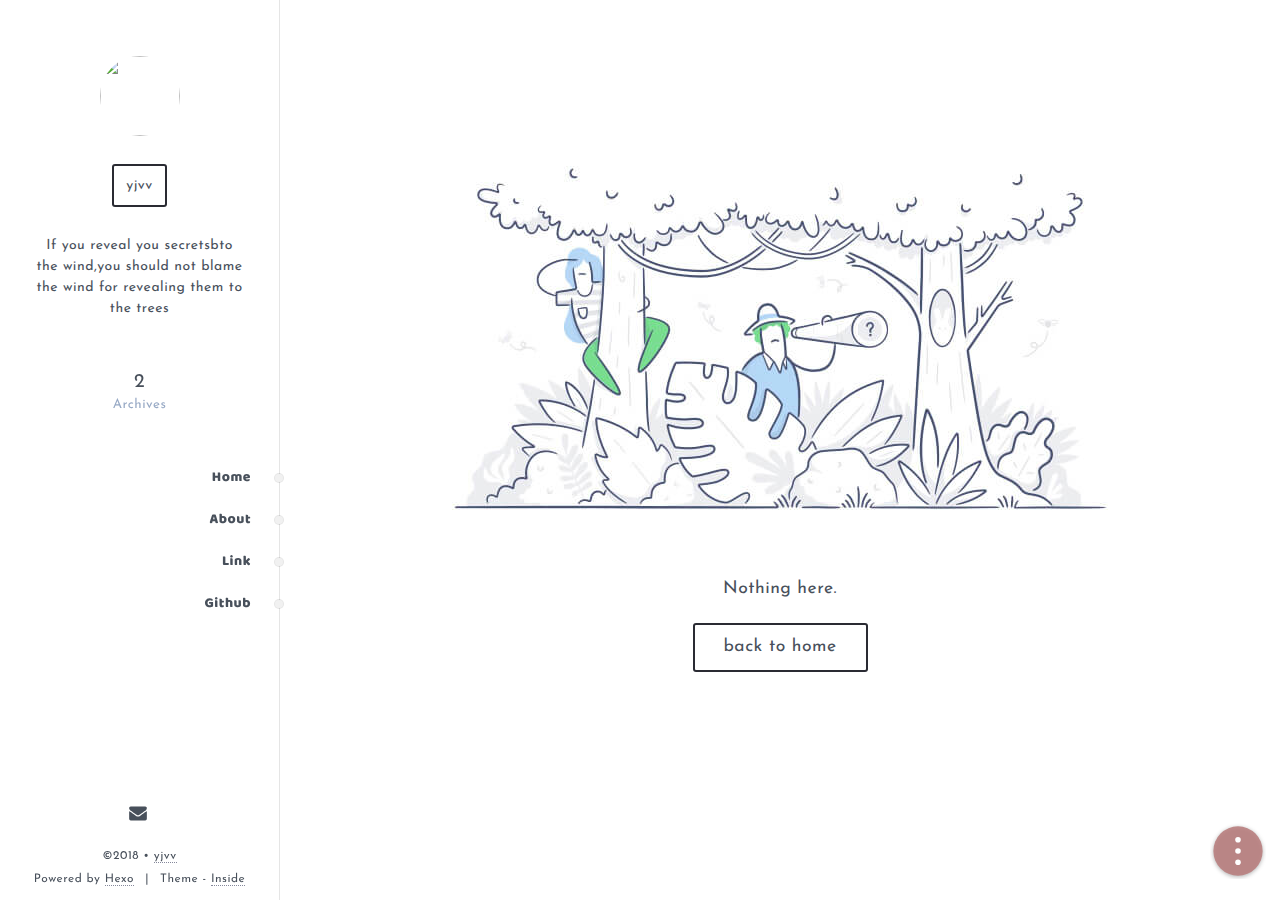
==== 404/index.html @ 7ddef80b "Site updated: 2018-11-07 16:56:14" ====
<!doctype html>
<html lang="en">
<head><meta name="generator" content="Hexo 3.8.0">
<meta charset="utf-8">
<title>八号海岛</title>
<base href="/">
<meta name="viewport" content="width=device-width, initial-scale=1, maximum-scale=1, user-scalable=0">
<link rel="canonical" href="http://yjvv.github.io/404/">
<link rel="icon" type="image/x-icon" href="/favicon.ico">
<meta name="apple-mobile-web-app-capable" content="yes">
<meta name="apple-mobile-web-app-status-bar-style" content="translucent">
<meta property="og:type" content="website">
<meta property="og:title" content="404">
<meta property="og:url" content="http://yjvv.github.io/404/index.html">
<meta property="og:site_name" content="八号海岛">
<meta property="og:locale" content="default">
<meta property="og:image" content="http://yjvv.github.io/img/icon.jpg">
<meta name="twitter:card" content="summary">
<meta name="twitter:title" content="404">
<meta name="twitter:image" content="http://yjvv.github.io/img/icon.jpg">
<link rel="stylesheet" href="/theme.90ddd0388f6ea632958d.css">
<link rel="stylesheet" href="/fonts.e15b7f98c5fa14803416.css">
<link rel="stylesheet" href="/styles.15f0d614df0a9a578c2c.css">
<script src="/config.83a3a5510c76a9e5dffc.js"></script>
<script async src="https://www.googletagmanager.com/gtag/js?id=UA-00000000-0"></script>
<script>window.dataLayer = window.dataLayer || [];function gtag(){dataLayer.push(arguments)};gtag('js', new Date());gtag('config', 'UA-00000000-0');</script></head>
<body>
<is-root></is-root>
<script src="/runtime.ec2944dd8b20ec099bf3.js"></script>
<script src="/polyfills.d08f09f49682da52980e.js"></script>
<script src="/main.0405bb2d6da206e2cbac.en.js"></script></body>
</html>
---- theme.90ddd0388f6ea632958d.css ----
body { background: url(/img/background.jpg) !important; }.page { max-width: 800px !important; }
---- fonts.e15b7f98c5fa14803416.css ----
@font-face{font-weight:400;font-style:normal;font-family:Baloo Bhaijaan;src:local("Baloo Bhaijaan Regular"),local("BalooBhaijaan-Regular"),url([data-uri]) format("woff2");unicode-range:U+00??,U+0131,U+0152-0153,U+02c6,U+02da,U+02dc,U+2000-206f,U+2074,U+20ac,U+2212,U+2215}@font-face{font-weight:400;font-style:normal;font-family:Josefin Sans;src:local("Josefin Sans Regular"),local("JosefinSans-Regular"),url([data-uri]) format("woff2");unicode-range:U+00??,U+0131,U+0152-0153,U+02c6,U+02da,U+02dc,U+2000-206f,U+2074,U+20ac,U+2212,U+2215}@font-face{font-weight:300;font-style:normal;font-family:Montserrat;src:local("Montserrat Light"),local("Montserrat-Light"),url([data-uri]) format("woff2");unicode-range:U+00??,U+0131,U+0152-0153,U+02bb-02bc,U+02c6,U+02da,U+02dc,U+2000-206f,U+2074,U+20ac,U+2122,U+2191,U+2193,U+2212,U+2215,U+feff,U+fffd}@font-face{font-weight:400;font-style:normal;font-family:Inconsolata;src:local("Inconsolata Regular"),local("Inconsolata-Regular"),url([data-uri]) format("woff2");unicode-range:U+00??,U+0131,U+0152-0153,U+02bb-02bc,U+02c6,U+02da,U+02dc,U+2000-206f,U+2074,U+20ac,U+2122,U+2191,U+2193,U+2212,U+2215,U+feff,U+fffd}
---- styles.15f0d614df0a9a578c2c.css ----
@charset "UTF-8";html{overflow:hidden;height:100%;font-size:14px}@media screen and (max-width:359px){html{font-size:12px}}*{box-sizing:border-box}body{overflow:hidden;margin:0;height:100%;background-color:#f1f4f9;color:#48505b;letter-spacing:.5px;font-family:Josefin Sans,"PingFang SC","Microsoft JhengHei","Microsoft YaHei",sans-serif;text-rendering:geometricPrecision;-webkit-font-smoothing:antialiased;-webkit-tap-highlight-color:transparent}h1,h2,h3,h4,h5,h6{letter-spacing:1px;font-weight:400;line-height:1.5}h1{font-size:1.8rem}h2{font-size:1.428rem}h3{font-size:1.286rem}h4{font-size:1.142rem}h5,h6{font-size:1rem}a{color:inherit;text-decoration:none;cursor:pointer}canvas,iframe{display:block;margin:auto;max-width:100%}img{max-width:100%}blockquote{margin:0;padding:0}table{border-spacing:0;border-collapse:collapse;font-size:inherit}td,th{padding:0}code,pre{font-size:95%;font-family:Inconsolata,Consolas,courier,monospace,"PingFang SC","Microsoft JhengHei","Microsoft YaHei",sans-serif;-webkit-font-smoothing:initial;-moz-osx-font-smoothing:initial}code{margin:0 1px;padding:3px 5px;border-radius:3px;background-color:#f5f7fa;color:#be516e}pre{padding:.75rem 1rem;line-height:1.6;border:1px solid #eaecee}pre pre{border:0}pre code{background:0 0;margin:0;padding:0;color:inherit}:focus{outline:0}::-moz-selection{background-color:rgba(0,0,0,.1)}::selection{background-color:rgba(0,0,0,.1)}::-webkit-scrollbar{width:8px;height:4px}@media (max-width:656px){::-webkit-scrollbar{width:0;height:0;background:0 0}}::-webkit-scrollbar-thumb{background-color:rgba(52,73,94,.1)}::-webkit-scrollbar-thumb:hover{background-color:rgba(52,73,94,.8)}.sidebar footer>p a{border-bottom:1px dotted #85889b;transition:border-color .15s}.sidebar footer>p a:hover{border-bottom:1px solid #2a2b33;color:#000}@media (max-width:975px){.sidebar footer>p a:hover{border-color:#fff;color:inherit}}@font-face{font-weight:400;font-style:normal;font-family:Icon;src:url([data-uri]) format("woff")}[class^=icon-]:before{color:inherit;text-transform:none;font-style:normal;font-family:Icon;line-height:inherit}[class^=icon-].mid:before{vertical-align:middle}.icon-wechat:before{content:""}.icon-paypal:before{content:""}.icon-bitcoin:before{content:""}.icon-soundcloud:before{content:""}.icon-pinterest:before{content:""}.icon-youtube:before{content:""}.icon-tumblr:before{content:""}.icon-linkedin:before{content:""}.icon-myspace:before{content:""}.icon-disqus:before{content:""}.icon-hangouts:before{content:""}.icon-email:before{content:""}.icon-facebook:before{content:""}.icon-dribbble:before{content:""}.icon-telegram:before{content:""}.icon-qq:before{content:""}.icon-instagram:before{content:""}.icon-weibo:before{content:""}.icon-googleplus:before{content:""}.icon-feed:before{content:""}.icon-twitter:before{content:""}.icon-github:before{content:""}.icon-toc:before{content:""}.icon-quill:before{content:""}.icon-calendar:before{content:""}.icon-archives:before{content:""}.icon-search:before{content:""}.icon-sidebar:before{content:""}.icon-arrow-up:before{content:""}.icon-arrow-right:before{content:""}.icon-arrow-left:before{content:""}.icon-arrow-down:before{content:""}.icon-more:before{content:""}.highlight{position:relative;overflow-x:auto;margin:1.5rem 0;border:1px solid #eaecee}.highlight .line{height:1.6em}.highlight pre{border:0;margin:0}.highlight code{background:0 0}.highlight .gutter pre{padding:.75rem .25rem .75rem .75rem;opacity:.4;text-align:right}.highlight figcaption{padding:.5rem 1rem;line-height:1.2}.highlight figcaption+table{border-top:1px solid #eaecee;border-collapse:separate}.highlight figcaption+table:before{position:absolute;left:0;right:0;margin-top:-1px;content:'';border-top:1px solid #eaecee}.highlight figcaption a{display:inline-block;margin:0 5px;padding:6px 6px 4px;border:1px solid #eaecee;border-radius:3px;font-size:.85em}.highlight figcaption a:hover{border:1px solid #eaecee;background-color:#eaecee}.highlight .comment,.highlight .title{color:#95a5b3}.highlight .regexp,.highlight .tag,.highlight .variable,.highlight.css .class,.highlight.css .id,.highlight.css .pseudo,.highlight.html .doctype,.highlight.ruby .constant,.highlight.xml .doctype,.highlight.xml .pi,.highlight.xml .tag .title{color:#5d6c7b}.highlight .attribute{color:#258}.highlight .built_in,.highlight .constant,.highlight .literal,.highlight .number,.highlight .params,.highlight .pragma,.highlight .preprocessor{color:#40464a}.highlight.css .rules .attribute,.highlight.ruby .class .title{color:#2980b9}.highlight .header,.highlight .inheritance,.highlight .string,.highlight .value,.highlight.ruby .symbol,.highlight.xml .cdata{color:#be516e}.highlight.css .hexcolor{color:#1fad83}.highlight .function,.highlight.coffeescript .title,.highlight.javascript .title,.highlight.perl .sub,.highlight.python .decorator,.highlight.python .title,.highlight.ruby .function .title,.highlight.ruby .title .keyword{color:#944770}.highlight .keyword,.highlight.javascript .function{color:#239371}.highlight.css .value span{color:#be516e!important}.article{word-wrap:break-word;line-height:1.8}.article.dropcap::first-letter{float:left;margin:.5rem .4rem 0 0;font-size:2.9rem;line-height:1}.article h2,.article h3,.article h4,.article h5,.article h6{margin:1.44rem 0 1rem;padding-top:10px;font-weight:700}.article h2{position:relative;margin:2em 0 1em}.article>iframe{margin:1.5rem auto}.article img{vertical-align:text-bottom}.article>h2:first-child{padding:0}.article hr{margin:2.5em auto;width:4px;height:4px;border:none;border-radius:2px;background-color:#eaecee;box-shadow:1em 0 0 0 #eaecee,-1em 0 0 0 #eaecee}.article blockquote{margin:2em 0;padding-left:20px;border-left:4px solid #eaecee}.article blockquote footer cite{word-break:break-all}.article blockquote footer cite:before{padding:0 .3em;content:"—"}.article ol,.article ul{padding:0 2rem}.article ul li input[type=checkbox]{display:inline-block;margin-left:-1rem;vertical-align:middle}.article ol>li{list-style-type:decimal}.article ol>li>ol>li{list-style-type:lower-alpha}.article ol>li>ol>li>ol>li{list-style-type:lower-roman}.article ul>li>ul>li{list-style-type:disc}.article li{list-style-type:circle;line-height:2}.article a{border-bottom:1px dotted #85889b;transition:color,border-color .25s}.article a:hover{border-bottom:1px solid #2a2b33;color:#000}.article-img{margin:2em 0}.article-img:first-child,.article-img:first-child p{margin-top:0}.article-img img{display:block;margin:auto}.article-img figcaption{margin-top:1em;line-height:1.5;opacity:.8;text-align:center;font-size:.85em}.article>h1+.article-img,.article>h2+.article-img,.article>h3+.article-img{margin-top:0}.article-bounded{margin:1.5em 0;overflow-x:auto}.article-bounded>*{display:table;min-width:100%}.article-table table{margin:auto;min-width:100%}.article-table td,.article-table th{padding:.75em 1em;border:1px solid #eaecee}.article-table th{white-space:nowrap;font-weight:700;text-align:inherit}.article-table td{white-space:pre}.article-table tbody tr:nth-child(even){background-color:#f5f7fa}.v-not-found{display:block;padding:1px 2.25rem 4rem!important;background:url(404.12848da7f1026d4027da.jpg) 50% 10%/contain no-repeat #fff;border-radius:3px}.v-not-found>div{margin:74% auto 0;background-color:#fff;text-align:center;font-size:1.25rem;line-height:1.8em}@media (max-width:656px){.v-not-found{border:0;border-radius:0;padding:1.5rem}.v-not-found>div{margin-top:100%}}.v-not-found>div>a{display:block;margin:1em auto 0;padding:.5em;width:10em;border-radius:3px;box-shadow:inset 0 0 0 2px #2a2b33;text-align:center}.v-not-found>div>a:active,.v-not-found>div>a:hover{background-color:#2a2b33;color:#fff}.comments{position:relative;display:block;background-color:#fff}.comments-btn-load{display:block;padding:1rem;border-top:1px solid #eaecee;background-color:#f7fbff;text-align:center;font-size:.85rem;-webkit-user-select:none;-moz-user-select:none;-ms-user-select:none;user-select:none}.comments-btn-load i{color:#2e9fff;font-size:2rem;line-height:1.5rem}.comments-content{padding:1.5rem 2.25rem;line-height:1.6}@media (max-width:656px){.comments-content{padding:1.5rem}}
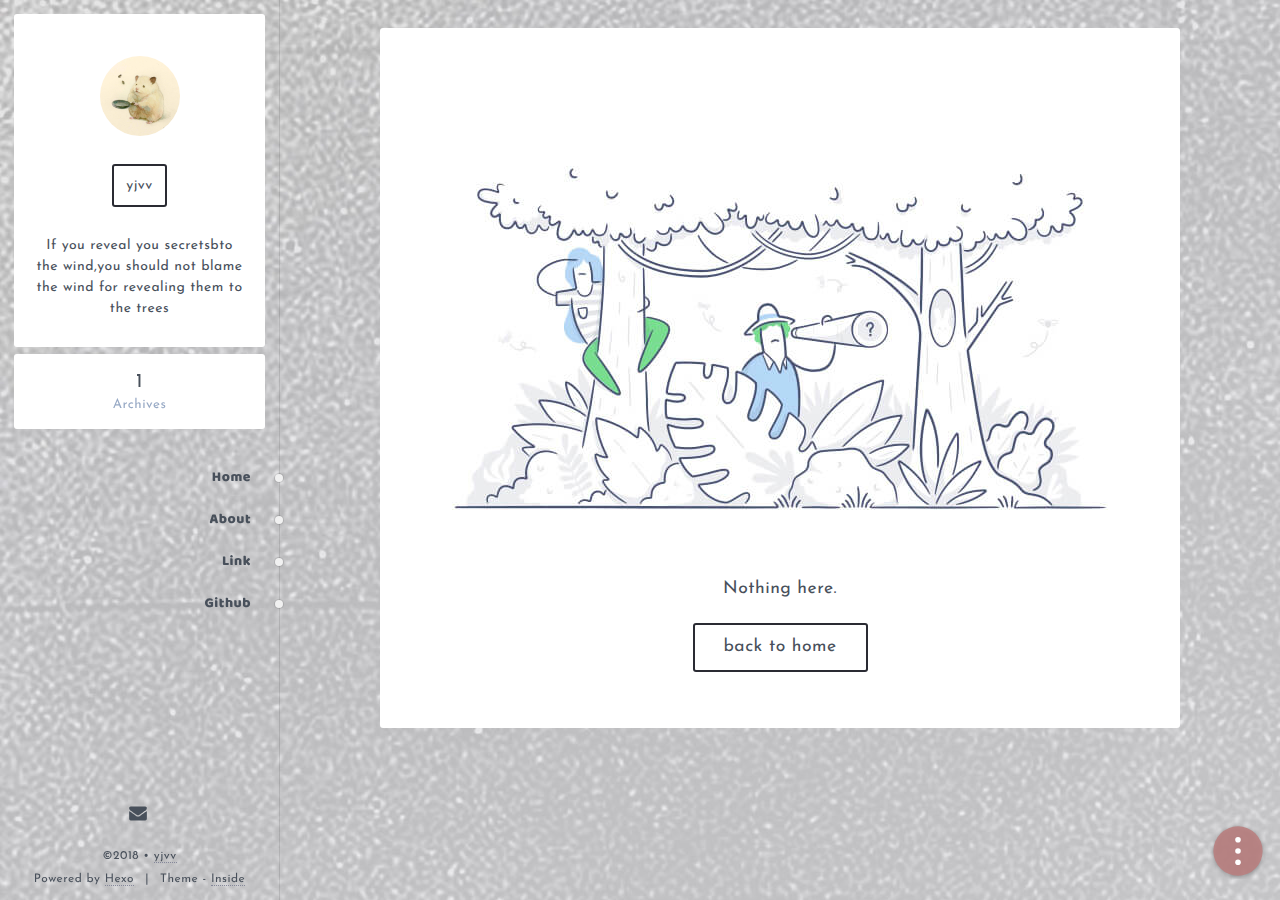
==== commit 4b3c2099: "Site updated: 2018-11-22 03:08:22" ====
--- a/404/index.html
+++ b/404/index.html
@@ -5,23 +5,23 @@
 <title>八号海岛</title>
 <base href="/">
 <meta name="viewport" content="width=device-width, initial-scale=1, maximum-scale=1, user-scalable=0">
-<link rel="canonical" href="http://yjvv.github.io/404/">
+<link rel="canonical" href="https://yjvv.github.io/404/">
 <link rel="icon" type="image/x-icon" href="/favicon.ico">
 <meta name="apple-mobile-web-app-capable" content="yes">
 <meta name="apple-mobile-web-app-status-bar-style" content="translucent">
 <meta property="og:type" content="website">
 <meta property="og:title" content="404">
-<meta property="og:url" content="http://yjvv.github.io/404/index.html">
+<meta property="og:url" content="https://yjvv.github.io/404/index.html">
 <meta property="og:site_name" content="八号海岛">
 <meta property="og:locale" content="default">
-<meta property="og:image" content="http://yjvv.github.io/img/icon.jpg">
+<meta property="og:image" content="https://yjvv.github.io/img/icon.jpg">
 <meta name="twitter:card" content="summary">
 <meta name="twitter:title" content="404">
-<meta name="twitter:image" content="http://yjvv.github.io/img/icon.jpg">
+<meta name="twitter:image" content="https://yjvv.github.io/img/icon.jpg">
 <link rel="stylesheet" href="/theme.90ddd0388f6ea632958d.css">
 <link rel="stylesheet" href="/fonts.e15b7f98c5fa14803416.css">
 <link rel="stylesheet" href="/styles.15f0d614df0a9a578c2c.css">
-<script src="/config.83a3a5510c76a9e5dffc.js"></script>
+<script src="/config.11d679b6d00e07c3b1a8.js"></script>
 <script async src="https://www.googletagmanager.com/gtag/js?id=UA-00000000-0"></script>
 <script>window.dataLayer = window.dataLayer || [];function gtag(){dataLayer.push(arguments)};gtag('js', new Date());gtag('config', 'UA-00000000-0');</script></head>
 <body>
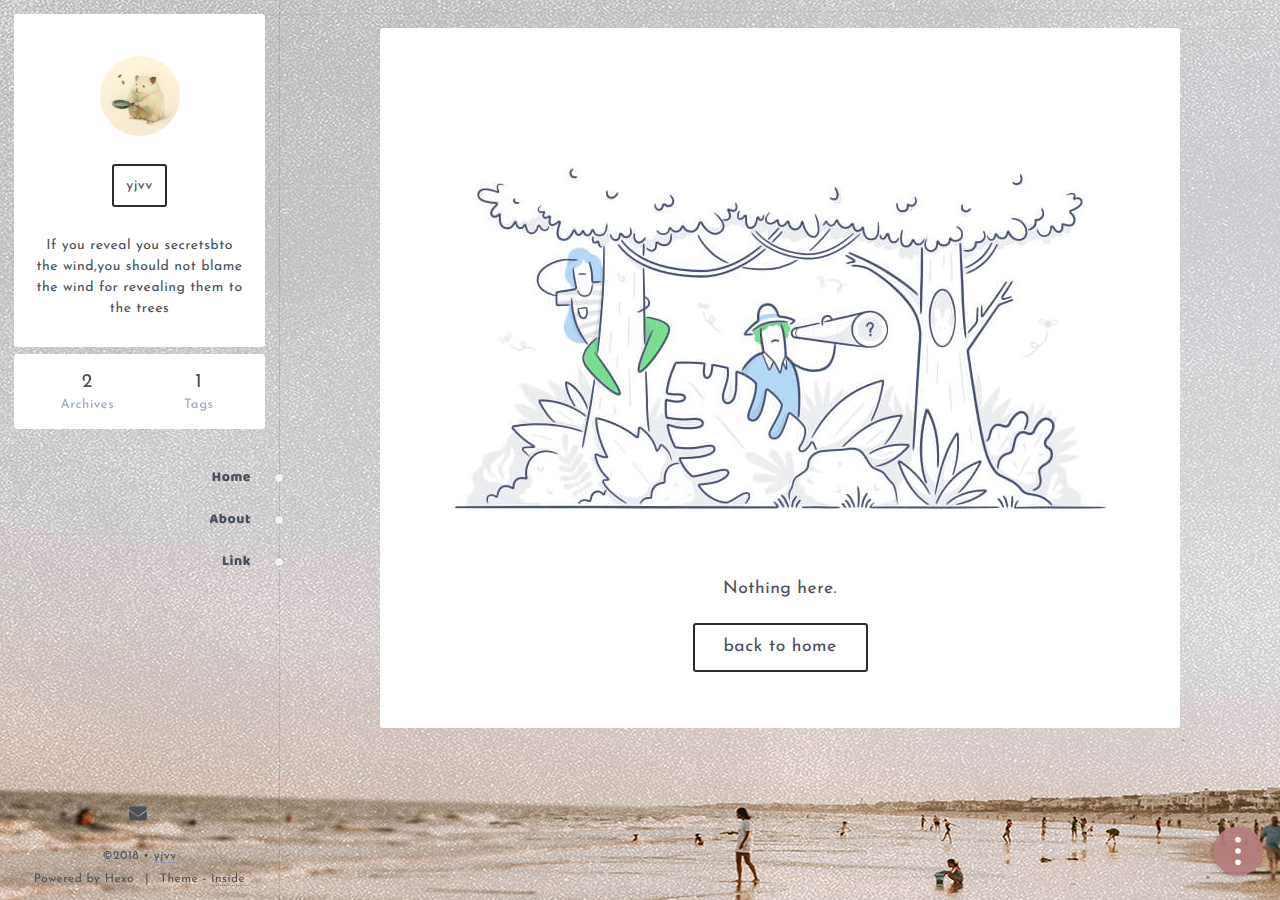
==== commit 2c474b96: "Site updated: 2018-11-22 17:09:47" ====
--- a/404/index.html
+++ b/404/index.html
@@ -18,10 +18,10 @@
 <meta name="twitter:card" content="summary">
 <meta name="twitter:title" content="404">
 <meta name="twitter:image" content="https://yjvv.github.io/img/icon.jpg">
-<link rel="stylesheet" href="/theme.90ddd0388f6ea632958d.css">
+<link rel="stylesheet" href="/theme.50ebb8499ad211d84b02.css">
 <link rel="stylesheet" href="/fonts.e15b7f98c5fa14803416.css">
 <link rel="stylesheet" href="/styles.15f0d614df0a9a578c2c.css">
-<script src="/config.11d679b6d00e07c3b1a8.js"></script>
+<script src="/config.b59450545bb0016bd7ae.js"></script>
 <script async src="https://www.googletagmanager.com/gtag/js?id=UA-00000000-0"></script>
 <script>window.dataLayer = window.dataLayer || [];function gtag(){dataLayer.push(arguments)};gtag('js', new Date());gtag('config', 'UA-00000000-0');</script></head>
 <body>
--- a/theme.50ebb8499ad211d84b02.css
+++ b/theme.50ebb8499ad211d84b02.css
@@ -0,0 +1 @@
+body { background: url(/img/background.png) !important; }.page { max-width: 800px !important; }